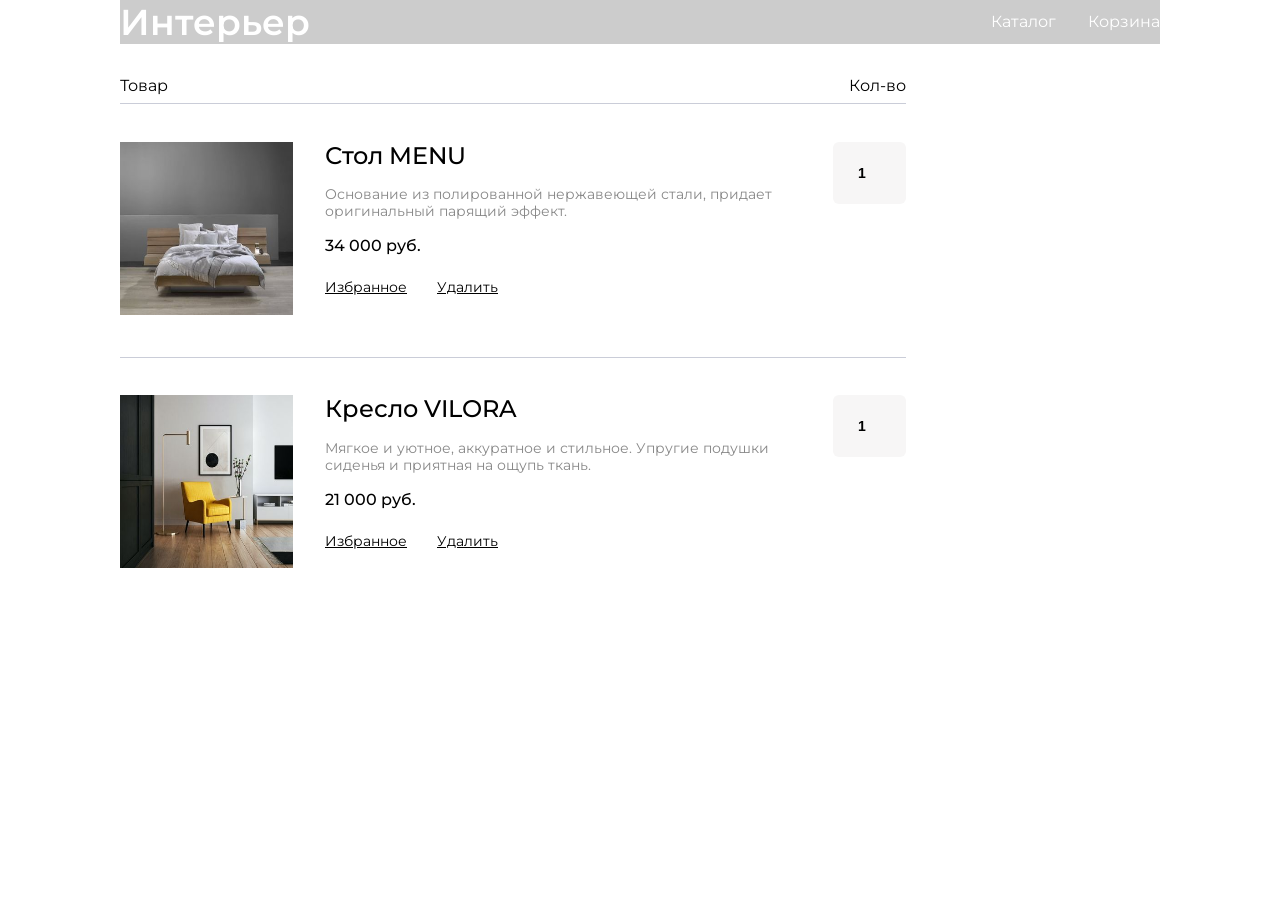
==== public/cart.html @ 9268b6b5 "init" ====
<!DOCTYPE html>
<html lang="ru">
  <head>
    <meta charset="utf-8" />
    <meta name="viewport" content="width=device-width, initial-scale=1.0" />
    <title>Тестовое задание</title>
    <link rel="stylesheet" href="./css/reset.css" />
    <link rel="stylesheet" href="./css/style.css" />
  </head>
  <body>
    <header class="header">
      <div class="wrapper">
        <div class="header__wrapper">
          <div class="header__title">Интерьер</div>
          <nav class="header__nav">
            <ul class="header__list">
              <li class="header__item">
                <a href="#!" class="header__link">Каталог</a>
              </li>
              <li class="header__item">
                <a href="#!" class="header__link">Корзина</a>
              </li>
            </ul>
          </nav>
        </div>
      </div>
    </header>
    <section>
      <div class="cart__wrapper">
        <div class="cart__header">
          <div>Товар</div>
          <div>Кол-во</div>
          <hr />
        </div>
        <div class="cart__item">
          <div class="cart__item-pic">
            <img src="img/item1_thumb.jpg" alt="Кровать TATRAN" />
          </div>
          <div class="cart__item-info">
            <p class="cart__item-title">
              Стол MENU
            </p>
            <p class="cart__item-description">
              Основание из полированной нержавеющей стали, придает оригинальный
              парящий эффект.
            </p>
            <p class="cart__item-price">
              34 000 руб.
            </p>
            <div class="cart__item-link-wrapper">
              <a href="#!" class="cart__item-link">Избранное</a>
              <a href="#!" class="cart__item-link">Удалить</a>
            </div>
          </div>    
          <div>
            <input class="cart__item-counter" value="1" type="number" min="1" max="10" step="1" />
          </div>   
           
        </div>
        <hr />  
        <div class="cart__item">
          <div class="cart__item-pic">
            <img src="img/item2_thumb.jpg" alt="Кресло VILORA" />
          </div>
          <div class="cart__item-info">
            <p class="cart__item-title">
              Кресло VILORA
            </p>
            <p class="cart__item-description">
              Мягкое и уютное, аккуратное и стильное. Упругие подушки сиденья и приятная на ощупь ткань.
            </p>
            <p class="cart__item-price">
              21 000 руб.
            </p>
            <div class="cart__item-link-wrapper">
              <a href="#!" class="cart__item-link">Избранное</a>
              <a href="#!" class="cart__item-link">Удалить</a>
            </div>
          </div>    
          <div>
            <input class="cart__item-counter" value="1" type="number" min="1" max="10" step="1" />
          </div>      
        </div>
      </div>
      
    </section>
   
    <div id="root"></div>
  </body>
</html>
---- public/css/style.css ----
/* montserrat-regular - latin_cyrillic */
@font-face {
  font-family: "Montserrat";
  font-style: normal;
  font-weight: 400;
  src: local(""),
    url("../fonts/montserrat-v25-latin_cyrillic-regular.woff2") format("woff2"),
    /* Chrome 26+, Opera 23+, Firefox 39+ */
      url("../fonts/montserrat-v25-latin_cyrillic-regular.woff") format("woff"); /* Chrome 6+, Firefox 3.6+, IE 9+, Safari 5.1+ */
}
/* montserrat-500 - latin_cyrillic */
@font-face {
  font-family: "Montserrat";
  font-style: normal;
  font-weight: 500;
  src: local(""),
    url("../fonts/montserrat-v25-latin_cyrillic-500.woff2") format("woff2"),
    /* Chrome 26+, Opera 23+, Firefox 39+ */
      url("../fonts/montserrat-v25-latin_cyrillic-500.woff") format("woff"); /* Chrome 6+, Firefox 3.6+, IE 9+, Safari 5.1+ */
}
/* montserrat-600 - latin_cyrillic */
@font-face {
  font-family: "Montserrat";
  font-style: normal;
  font-weight: 600;
  src: local(""),
    url("../fonts/montserrat-v25-latin_cyrillic-600.woff2") format("woff2"),
    /* Chrome 26+, Opera 23+, Firefox 39+ */
      url("../fonts/montserrat-v25-latin_cyrillic-600.woff") format("woff"); /* Chrome 6+, Firefox 3.6+, IE 9+, Safari 5.1+ */
}

html {
  box-sizing: border-box;
}
*,
*::before,
*::after {
  box-sizing: inherit;
}

body {
  font-family: "Montserrat";
  font-style: normal;
  font-size: 16px;
  font-weight: normal;
  line-height: 1.2;
  margin-left: 120px;
  margin-right: 120px;
}

.wrapper {
  margin: 0 auto;
}

.header {
  background-color: #cccccc;
  width: 100%;
}

.header__wrapper {
  display: flex;
  flex-wrap: wrap;
  align-items: center;
  justify-content: space-between;
}

.header__title {
  font-weight: 600;
  font-size: 36px;
  line-height: 44px;
  color: #ffffff;
}

.header__list {
  display: flex;
  flex-wrap: wrap;
}

.header__item {
  margin-right: 32px;
}

.header__item:last-child {
  margin-right: 0px;
}

.header__link {
  font-size: 16px;
  font-weight: 400;
  line-height: 20px;
  color: #ffffff;
  text-decoration: none;
}

.sort__wrapper {
  margin-top: 32px;
  display: flex;
  justify-content: end;
}

.sort__box {
  border: 1px solid #c4c4c4;
  border-radius: 16px;
  padding: 10px;
  min-width: 288px;
}

.sort {
  appearance: none;
  overflow: hidden;
  width: 100%;
  border: none;

  outline: none;
  scroll-behavior: smooth;

  background: url("../img/arrow.svg") right no-repeat;
  background-size: 20px;

  font-size: 16px;
}

.catalog {
  margin-top: 35px;
}

.cards {
  display: grid;
  grid-template-columns: auto auto auto;
  column-gap: 68px;
  row-gap: 48px;
}

.card__thumb {
  width: 380px;
  height: 250px;
}

h2.card__title {
  margin-top: 12px;
  font-size: 24px;
  font-weight: 500;
}

.card__description {
  margin-top: 12px;
  font-size: 14px;
  color: #888888;
}

.card__price {
  margin-top: 12px;
  font-size: 24px;
  font-weight: 500;
}

.card__pic {
  position: relative;
}

.card__pic-btns-wrapper {
  display: none;
}

.card__pic:hover > .card__pic-btns-wrapper {
  display: block;
}

.card__pic-btns {
  position: absolute;
  width: 100%;
  display: flex;
  justify-content: right;
  padding-top: 12px;
  padding-right: 12px;
}

.card__pic-btns > img {
  margin-left: 23px;
  cursor: pointer;
}

.cart__wrapper {
  margin-top: 32px;
  max-width: 786px;
  display: flex;
  flex-direction: column;
  gap:30px;
}

.cart__header {
  display: flex;
  flex-wrap: wrap;
  justify-content: space-between; 
}
.cart__header  hr {
  width: 100%;
  border: none;
  height: 0.5px;
  background-color: #cacdd8; 
}

.cart__item {
  display: grid;
  grid-template-columns: auto auto auto;
  column-gap: 32px;
}

.cart__item  +  hr {
  width: 100%;
  border: none;
  height: 0.5px;
  background-color: #cacdd8; 
  /* margin-top: 30px;
  margin-bottom: 30px; */
}


.cart__item-info {
  display: flex;
  flex-direction: column;
  gap: 16px;
}

.cart__item-title {
  font-size: 24px;
  font-weight: 500;
}
.cart__item-pic > img {
  width: 173px;
  height: 173px;
}
.cart__item-description {
  font-size: 14px;
  color: #888888;
}

.cart__item-price {
  font-weight: 500;
  font-size: 16px;
  line-height: 20px;
}

.cart__item-link-wrapper {
  display: flex;
  gap: 30px;
}

.cart__item-link {
  font-size: 14px;
  font-weight: 400;
  line-height: 30px;
  color: #000;
}
.cart__item-counter {
  font-size: 14px;
  font-weight: 600;
  line-height: 30px;
  color: #000;
  padding: 16px;
  background-color: #f7f6f6;
  border: none;
  border-radius: 6px;
  text-align:center;
}

.cart__item-counter:focus {
  outline-width: 0;
}
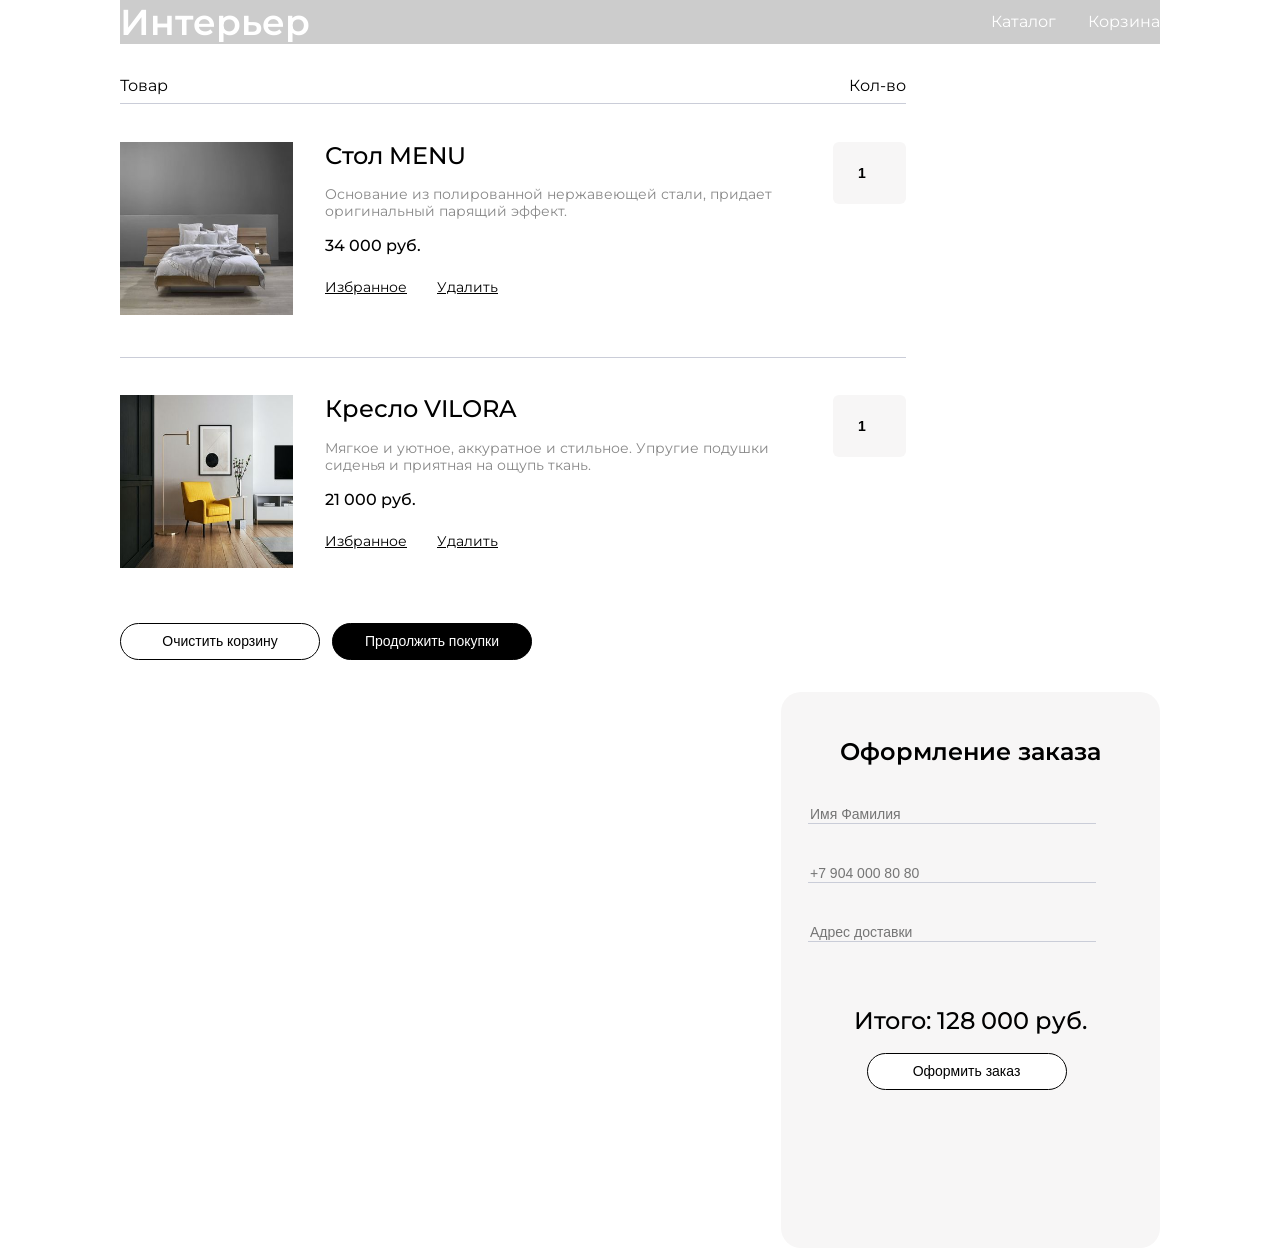
==== commit 5545a89e: "cart page" ====
--- a/public/cart.html
+++ b/public/cart.html
@@ -25,66 +25,85 @@
         </div>
       </div>
     </header>
-    <section>
-      <div class="cart__wrapper">
-        <div class="cart__header">
-          <div>Товар</div>
-          <div>Кол-во</div>
-          <hr />
+    <section class="cart__wrapper">
+      <div class="cart__header">
+        <div>Товар</div>
+        <div>Кол-во</div>
+        <hr />
+      </div>
+      <div class="cart__item">
+        <div class="cart__item-pic">
+          <img src="img/item1_thumb.jpg" alt="Кровать TATRAN" />
         </div>
-        <div class="cart__item">
-          <div class="cart__item-pic">
-            <img src="img/item1_thumb.jpg" alt="Кровать TATRAN" />
+        <div class="cart__item-info">
+          <p class="cart__item-title">Стол MENU</p>
+          <p class="cart__item-description">
+            Основание из полированной нержавеющей стали, придает оригинальный
+            парящий эффект.
+          </p>
+          <p class="cart__item-price">34 000 руб.</p>
+          <div class="cart__item-link-wrapper">
+            <a href="#!" class="cart__item-link">Избранное</a>
+            <a href="#!" class="cart__item-link">Удалить</a>
           </div>
-          <div class="cart__item-info">
-            <p class="cart__item-title">
-              Стол MENU
-            </p>
-            <p class="cart__item-description">
-              Основание из полированной нержавеющей стали, придает оригинальный
-              парящий эффект.
-            </p>
-            <p class="cart__item-price">
-              34 000 руб.
-            </p>
-            <div class="cart__item-link-wrapper">
-              <a href="#!" class="cart__item-link">Избранное</a>
-              <a href="#!" class="cart__item-link">Удалить</a>
-            </div>
-          </div>    
-          <div>
-            <input class="cart__item-counter" value="1" type="number" min="1" max="10" step="1" />
-          </div>   
-           
         </div>
-        <hr />  
-        <div class="cart__item">
-          <div class="cart__item-pic">
-            <img src="img/item2_thumb.jpg" alt="Кресло VILORA" />
-          </div>
-          <div class="cart__item-info">
-            <p class="cart__item-title">
-              Кресло VILORA
-            </p>
-            <p class="cart__item-description">
-              Мягкое и уютное, аккуратное и стильное. Упругие подушки сиденья и приятная на ощупь ткань.
-            </p>
-            <p class="cart__item-price">
-              21 000 руб.
-            </p>
-            <div class="cart__item-link-wrapper">
-              <a href="#!" class="cart__item-link">Избранное</a>
-              <a href="#!" class="cart__item-link">Удалить</a>
-            </div>
-          </div>    
-          <div>
-            <input class="cart__item-counter" value="1" type="number" min="1" max="10" step="1" />
-          </div>      
+        <div>
+          <input
+            class="cart__item-counter"
+            value="1"
+            type="number"
+            min="1"
+            max="10"
+            step="1"
+          />
         </div>
       </div>
-      
+      <hr />
+      <div class="cart__item">
+        <div class="cart__item-pic">
+          <img src="img/item2_thumb.jpg" alt="Кресло VILORA" />
+        </div>
+        <div class="cart__item-info">
+          <p class="cart__item-title">Кресло VILORA</p>
+          <p class="cart__item-description">
+            Мягкое и уютное, аккуратное и стильное. Упругие подушки сиденья и
+            приятная на ощупь ткань.
+          </p>
+          <p class="cart__item-price">21 000 руб.</p>
+          <div class="cart__item-link-wrapper">
+            <a href="#!" class="cart__item-link">Избранное</a>
+            <a href="#!" class="cart__item-link">Удалить</a>
+          </div>
+        </div>
+        <div>
+          <input
+            class="cart__item-counter"
+            value="1"
+            type="number"
+            min="1"
+            max="10"
+            step="1"
+          />
+        </div>
+      </div>
+      <div class="cart__buttons_wrapper">
+        <button class="cart__btn">Очистить корзину</button>
+        <button class="cart__btn cart__btn-invert">Продолжить покупки</button>
+      </div>
     </section>
-   
+    <section class="order__wrapper">
+      <div class="order__header">Оформление заказа</div>
+      <div class="order__form">
+        <input type="text" placeholder="Имя Фамилия" />
+        <input type="tel" placeholder="+7 904 000 80 80" />
+        <input type="text" placeholder="Адрес доставки" />
+      </div>
+      <div class="order__total">Итого: 128 000 руб.</div>
+      </div>
+      <div class="cart__checkout-wrapper">
+        <button class="cart__btn">Оформить заказ</button>        
+      </div>
+    </section>
     <div id="root"></div>
   </body>
 </html>
--- a/public/css/style.css
+++ b/public/css/style.css
@@ -156,6 +156,7 @@
 
 .card__pic {
   position: relative;
+  max-width: 380px;
 }
 
 .card__pic-btns-wrapper {
@@ -185,19 +186,20 @@
   max-width: 786px;
   display: flex;
   flex-direction: column;
-  gap:30px;
+  gap: 30px;
+  float: left;
 }
 
 .cart__header {
   display: flex;
   flex-wrap: wrap;
-  justify-content: space-between; 
-}
-.cart__header  hr {
+  justify-content: space-between;
+}
+.cart__header hr {
   width: 100%;
   border: none;
   height: 0.5px;
-  background-color: #cacdd8; 
+  background-color: #cacdd8;
 }
 
 .cart__item {
@@ -206,15 +208,14 @@
   column-gap: 32px;
 }
 
-.cart__item  +  hr {
+.cart__item + hr {
   width: 100%;
   border: none;
   height: 0.5px;
-  background-color: #cacdd8; 
+  background-color: #cacdd8;
   /* margin-top: 30px;
   margin-bottom: 30px; */
 }
-
 
 .cart__item-info {
   display: flex;
@@ -261,9 +262,92 @@
   background-color: #f7f6f6;
   border: none;
   border-radius: 6px;
-  text-align:center;
+  text-align: center;
 }
 
 .cart__item-counter:focus {
   outline-width: 0;
 }
+
+.cart__buttons_wrapper {
+  margin-top: 20px;
+}
+.cart__btn {
+  width: 200px;
+  height: 37px;
+  border-radius: 50px;
+  border: 1px solid #000000;
+
+  font-weight: 400;
+  font-size: 14px;
+  color: #020202;
+  background-color: #ffffff;
+  margin-right: 8px;
+}
+
+.cart__btn-invert {
+  color: #ffffff;
+  background-color: #000000;
+}
+
+.order__wrapper {
+  float: right;
+  width: 379px;
+  height: 556px;
+  border-radius: 20px;
+  background-color: #f7f6f6;
+  margin-top: 32px;
+  display: flex;
+  flex-direction: column;
+}
+
+.order__header {
+  font-size: 24px;
+  font-weight: 600;
+  line-height: 36px;
+  text-align: center;
+  margin-top: 42px;
+}
+.order__form {
+  margin-left: 27px;
+  margin-right: 64px;
+  margin-top: 35px;
+  display: flex;
+  flex-direction: column;
+}
+
+input[type="text"],
+input[type="tel"] {
+  width: 100%;
+  margin-bottom: 40px;
+  font-size: 14px;
+  font-weight: 400;
+  background-color: #f7f6f6;
+  border-width: 0 0 1px;
+  border-color: #cacdd8;
+}
+
+input[type="text"]:last-of-type,
+input[type="tel"]:last-of-type {
+  margin-bottom: 0px;
+}
+
+input[type="text"]:focus,
+input[type="tel"]:focus {
+  border-width: 0 0 1px 0px;
+  outline: 0;
+}
+
+.order__total {
+  font-size: 24px;
+  font-weight: 500;
+  line-height: 29px;
+  letter-spacing: 0px;
+  text-align: center;
+  margin-top: 64px;
+}
+
+.cart__checkout-wrapper{
+  margin-top: 18px;
+  text-align: center;
+}
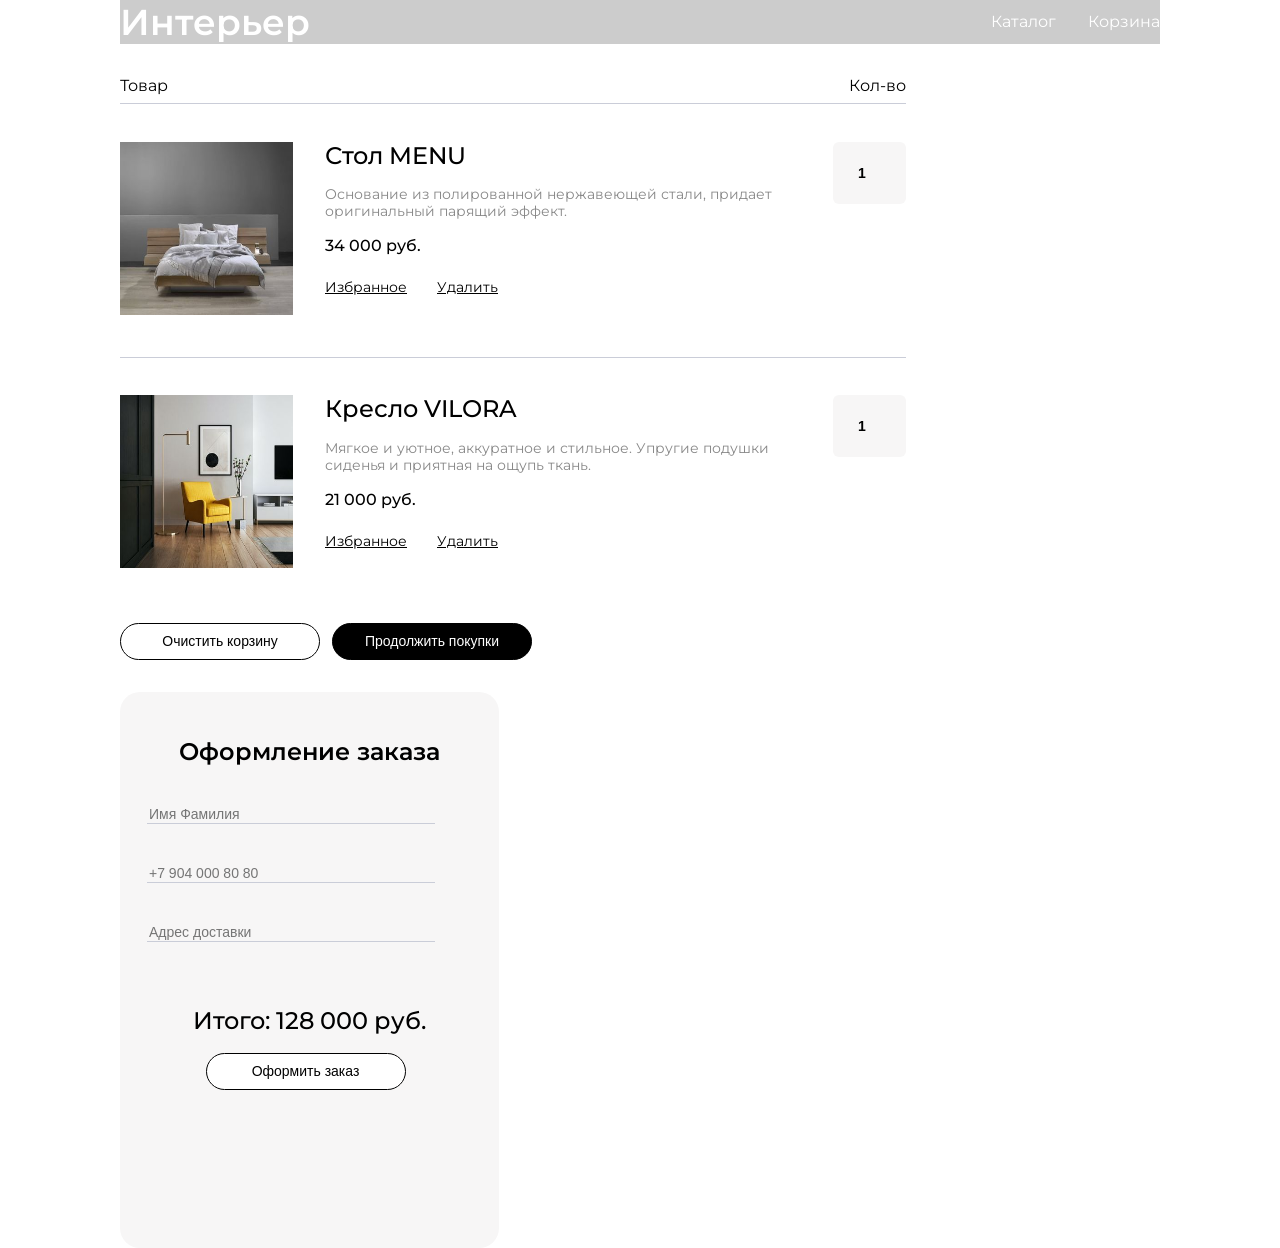
==== commit 4b004eb5: "adaptive" ====
--- a/public/cart.html
+++ b/public/cart.html
@@ -15,16 +15,18 @@
           <nav class="header__nav">
             <ul class="header__list">
               <li class="header__item">
-                <a href="#!" class="header__link">Каталог</a>
+                <a href="#!" class="header__link catalog"></a>
               </li>
               <li class="header__item">
-                <a href="#!" class="header__link">Корзина</a>
+                <a href="#!" class="header__link cart"></a>
               </li>
+            
             </ul>
           </nav>
         </div>
       </div>
     </header>
+    <main>
     <section class="cart__wrapper">
       <div class="cart__header">
         <div>Товар</div>
@@ -104,6 +106,7 @@
         <button class="cart__btn">Оформить заказ</button>        
       </div>
     </section>
+  </main>
     <div id="root"></div>
   </body>
 </html>
--- a/public/css/style.css
+++ b/public/css/style.css
@@ -92,6 +92,16 @@
   text-decoration: none;
 }
 
+.header__link.catalog::before {
+  content: "Каталог";
+}
+.header__link.cart::before {
+  content: "Корзина";
+}
+
+.header__btn {
+  display: none;
+}
 .sort__wrapper {
   margin-top: 32px;
   display: flex;
@@ -181,13 +191,18 @@
   cursor: pointer;
 }
 
+main {
+  display: flex;
+  justify-content: space-between;
+}
+
 .cart__wrapper {
   margin-top: 32px;
   max-width: 786px;
   display: flex;
   flex-direction: column;
   gap: 30px;
-  float: left;
+  /* float: left; */
 }
 
 .cart__header {
@@ -291,7 +306,7 @@
 }
 
 .order__wrapper {
-  float: right;
+  /* float: right; */
   width: 379px;
   height: 556px;
   border-radius: 20px;
@@ -347,7 +362,65 @@
   margin-top: 64px;
 }
 
-.cart__checkout-wrapper{
+.cart__checkout-wrapper {
   margin-top: 18px;
   text-align: center;
 }
+
+@media screen and (max-width: 1440px) {
+  main {
+    flex-direction: column;
+  }
+}
+
+@media screen and (max-width: 376px) {
+  .cart__item-pic {
+    display: none;
+  }
+
+  .cart__btn {
+    width: 166px;
+  }
+
+  body {
+    margin-left: 24px;
+    margin-right: 24px;
+  }
+
+  .order__wrapper {
+    width: 100%;
+  }
+  .header__wrapper {
+    flex-wrap: nowrap;
+  }
+
+  .header__btn {
+    display: flex;
+  }
+
+  .header__link.catalog {
+    background-image: url(/public/img/catalog_loopback.png);
+    background-repeat: no-repeat;  
+    width: 19px;
+    height: 19px;
+    display: block;
+    margin-top:0px;
+  }
+
+  .header__link.cart {
+    background-image: url(/public/img/cart_loopback.png);
+    background-repeat: no-repeat;  
+    width: 19px;
+    height: 19px;
+    display: block;
+    margin-top:0px;
+    margin-right: 24px;
+  }
+  
+  .header__link.catalog::before {
+    content: "";
+  }
+  .header__link.cart::before {
+    content: "";
+  }
+}
